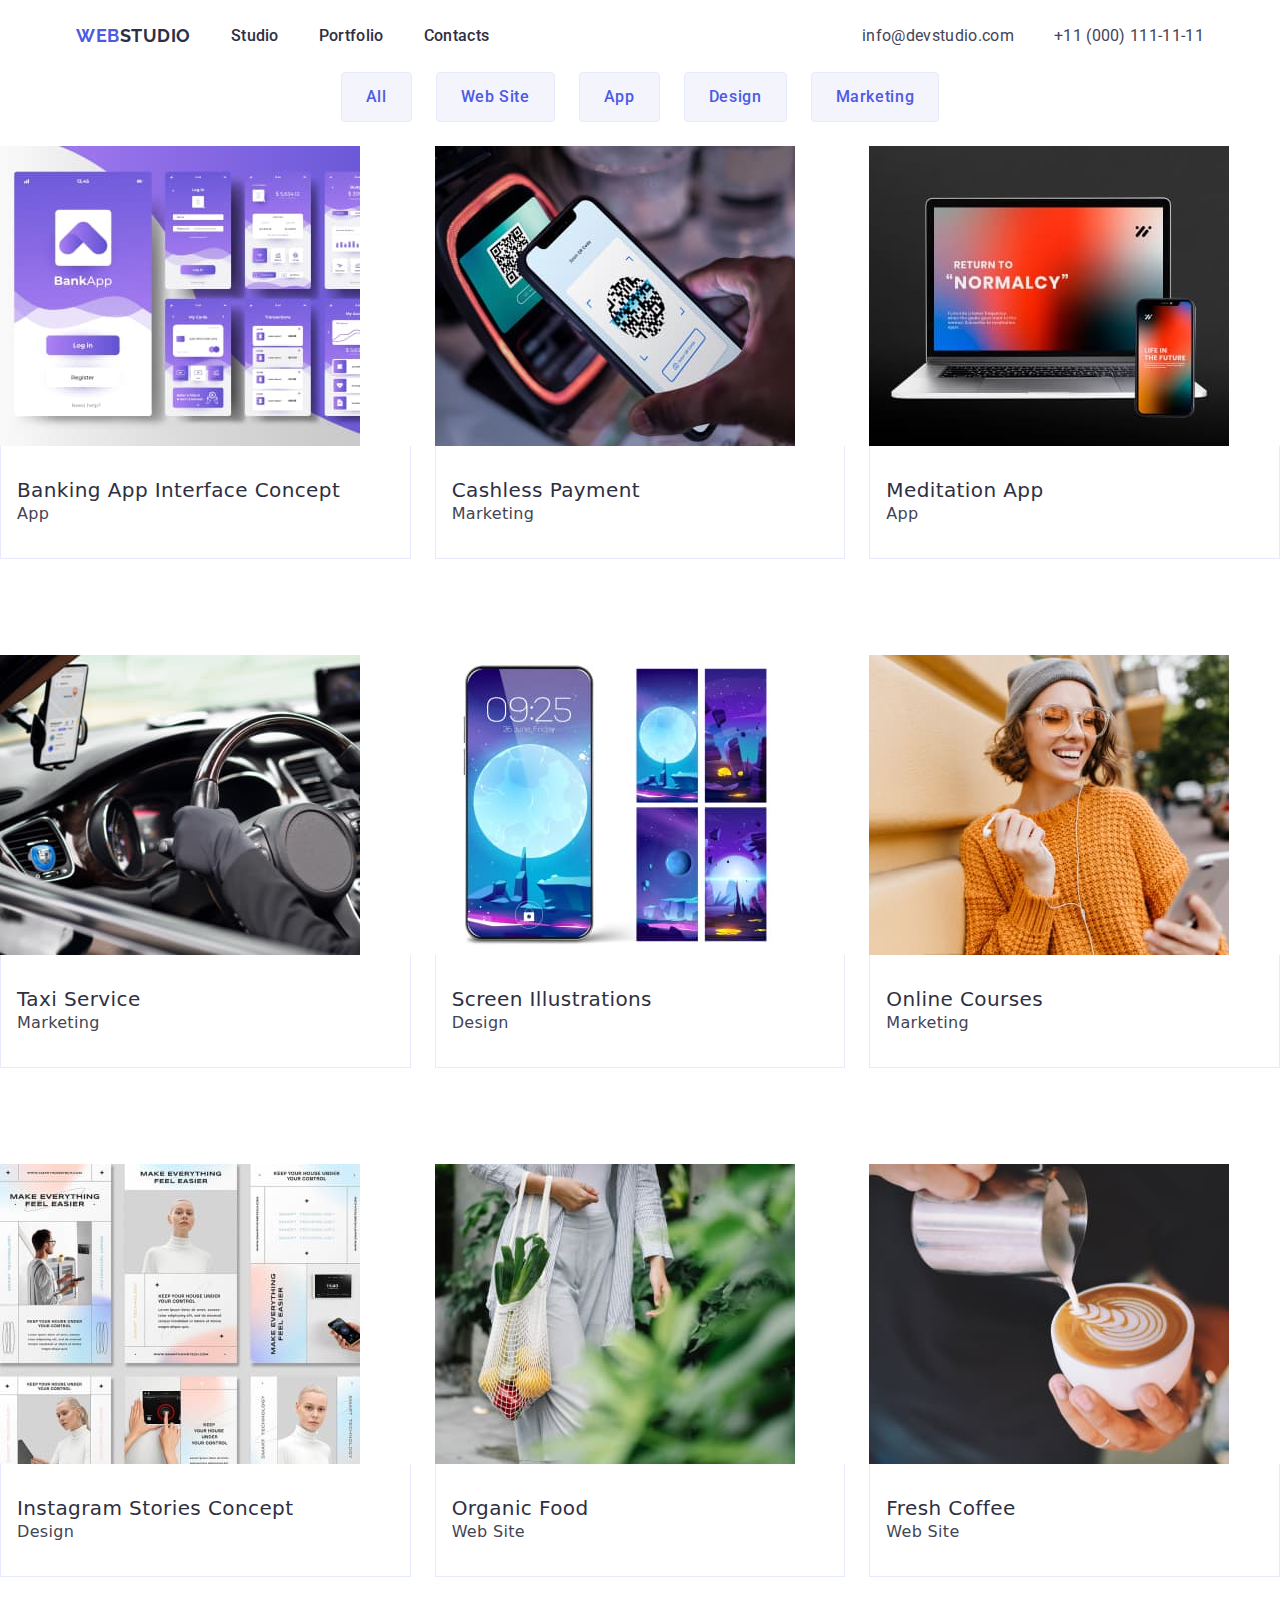
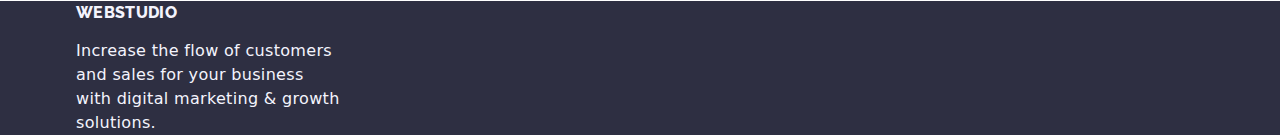
==== portfolio.html @ f16bb6a5 "headercss" ====
<!DOCTYPE html>
<html lang="en">
  <head>
    <meta charset="UTF-8" />
    <meta http-equiv="X-UA-Compatible" content="IE=edge" />
    <meta name="viewport" content="width=device-width, initial-scale=1.0" />
    <link rel="stylesheet" href="./css/styles.css" />
      <!-- Fonts -->
    <link rel="preconnect" href="https://fonts.googleapis.com" />
    <link rel="preconnect" href="https://fonts.gstatic.com" crossorigin />
    <link
      href="https://fonts.googleapis.com/css2?family=Raleway:wght@700&family=Roboto:wght@400;500;700;900&display=swap"
      rel="stylesheet"
    />
    <!-- Normalize -->
    <link href="https://cdn.jsdelivr.net/npm/modern-normalize@1.1.0/modern-normalize.min.css" 
    rel="stylesheet">

    <title>Portfolio</title>
  </head>
  <body>
    
    <!-- Header -->
    <header class="header">
      <div class="header-container container">
        <nav class="nav-container">
          <a class="logo link" href="./index.html">
            Web<span class="web">Studio</span>
          </a>
          <ul class="list nav-list">
            <li>
              <a class="header-nav-link link" href="./index.html">Studio</a>
            </li>
            <li>
              <a class="header-nav-link link" href="./portfolio.html"
                >Portfolio</a
              >
            </li>
            <li><a class="header-nav-link link" href="">Contacts</a></li>
          </ul>
        </nav>
        <address class="address">
          <ul class="list list-contacts">
            <li>
              <a class="contact link" href="info@devstudio.com"
                >info@devstudio.com</a
              >
            </li>
            <li>
              <a class="contact link" href="tel:+110001111111"
                >+11 (000) 111-11-11</a
              >
            </li>
          </ul>
        </address>
      </div>
    </header>

    <!-- Main -->
    <main>
      <section>
        <h1 class="hide-gallery">Gallery</h1>
        <ul class="list filters-list">
          <li><button class="button-portfolio" type="button">All</button></li>
          <li>
            <button class="button-portfolio" type="button">Web Site</button>
          </li>
          <li><button class="button-portfolio" type="button">App</button></li>
          <li>
            <button class="button-portfolio" type="button">Design</button>
          </li>
          <li>
            <button class="button-portfolio" type="button">Marketing</button>
          </li>

          <!-- Portfolio elements -->
        </ul>
        <ul class="portfolio-list list">
          <li class="portfolio-card">
            <a href="#" class="link">
              <img
                src="./images/portfoliopic/bankapp.jpg"
                width="360"
                height="300"
                alt="i1"
              />
              <div class="portfolio-desc">
                <h2 class="gallery-header">Banking App Interface Concept</h2>
                <p class="gallery-paragraph">App</p>
              </div>
            </a>
          </li>
          <li class="portfolio-card">
            <a href="#" class="link">
              <img
                src="./images/portfoliopic/cashless.jpg"
                width="360"
                height="300"
                alt="i2"
              />
              <div class="portfolio-desc">
                <h2 class="gallery-header">Cashless Payment</h2>
                <p class="gallery-paragraph">Marketing</p>
              </div>
            </a>
          </li>
          <li class="portfolio-card">
            <a href="#" class="link">
              <img
                src="./images/portfoliopic/maditation.jpg"
                width="360"
                height="300"
                alt="i3"
              />
              <div class="portfolio-desc">
                <h2 class="gallery-header">Meditation App</h2>
                <p class="gallery-paragraph">App</p>
              </div>
            </a>
          </li>
          <li class="portfolio-card">
            <a href="#" class="link">
              <img
                src="./images/portfoliopic/taxi.jpg"
                width="360"
                height="300"
                alt="i4"
              />
              <div class="portfolio-desc">
                <h2 class="gallery-header">Taxi Service</h2>
                <p class="gallery-paragraph">Marketing</p>
              </div>
            </a>
          </li>
          <li class="portfolio-card">
            <a href="#" class="link">
              <img
                src="./images/portfoliopic/Screen.jpg"
                width="360"
                height="300"
                alt="i5"
              />
              <div class="portfolio-desc">
                <h2 class="gallery-header">Screen Illustrations</h2>
                <p class="gallery-paragraph">Design</p>
              </div>
            </a>
          </li>
          <li class="portfolio-card">
            <a href="#" class="link">
              <img
                src="./images/portfoliopic/onlinecourses.jpg"
                width="360"
                height="300"
                alt="i6"
              />
              <div class="portfolio-desc" >
                <h2 class="gallery-header">Online Courses</h2>
                <p class="gallery-paragraph">Marketing</p>
              </div>
            </a>
          </li>
          <li class="portfolio-card">
            <a href="#" class="link">
              <img
                src="./images/portfoliopic/instagram.jpg"
                width="360"
                height="300"
                alt="i7"
              />
              <div class="portfolio-desc">
                <h2 class="gallery-header">Instagram Stories Concept</h2>
                <p class="gallery-paragraph">Design</p>
              </div>
            </a>
          </li>
          <li class="portfolio-card">
            <a href="#" class="link">
              <img
                src="./images/portfoliopic/organic.jpg"
                width="360"
                height="300"
                alt="i8"
              />
              <div class="portfolio-desc">
                <h2 class="gallery-header">Organic Food</h2>
                <p class="gallery-paragraph">Web Site</p>
              </div> 
            </a>
          </li>
          <li class="portfolio-card">
            <a href="#" class="link">
              <img
                src="./images/portfoliopic/freshcoffee.jpg"
                width="360"
                height="300"
                alt="i9"
              />
              <div class="portfolio-desc">
                <h2 class="gallery-header">Fresh Coffee</h2>
                <p class="gallery-paragraph">Web Site</p>
              </div>
            </a>
          </li>
        </ul>
      </section>
    </main>

    <!-- Footer -->
    <footer class="footer">
      <div class="container"><a class="footer-text-logo link logo" href="./index.html" class="logo link"
        >Web<span class="web-footer">Studio</span></a
      >
      <p class="footer-text">
        Increase the flow of customers and sales for your business with digital
        marketing & growth solutions.
      </p>
    </div>
    </footer>
  </body>
</html>
---- css/styles.css ----
:root {
  --primary-font: "Roboto";
  --aditionary-font: "Raleway";
  --color-navy-blue: #2e2f42;
  --color-iris: #4d5ae5;
  --color-ocean: #404bbf;
  --color-cloud: #f4f4fd;
  --color-slate: #434455;
  --color-white: #ffffff;
  --color-cornflower: #e7e9fc;
  --color-green: #31d0aa;
  --color-light-slate: #8e8f99;
  --color-grey: #2e2f42;
  --color-dairy: #fcfcfc;

  --grid-gap: 24px;
}

body {
  font-family: var(--primary-font), sans-serif;
  color: var(--color-slate);
  background-color: var(--color-white);
  font-size: 16px;
  line-height: 1.5;
  letter-spacing: 0.02em;
  text-decoration: none;
}

h1,
h2,
h3,
h4,
h5,
h6,
p {
  margin: 0;
}
img {
  display: block;
}

.visually-hidden {
  position: absolute;
  width: 1px;
  height: 1px;
  margin: -1px;
  border: 0;
  padding: 0;

  white-space: nowrap;
  clip-path: inset(100%);
  clip: rect(0 0 0 0);
  overflow: hidden;
}

/* Components */

.container {
  width: 1158px;
  margin-left: auto;
  margin-right: auto;
  padding-left: 15px;
  padding-right: 15px;
}

.section {
  padding: 120px 0;
}

.link {
  text-decoration: none;
}

.nav-link:hover,
.nav-link:focus,
.contacts-link:hover,
.contacts-link:focus {
  color: var(--link-hover-color);
}

.list {
  list-style: none;
  margin: 0;
  padding-left: 0;
}

.secondary-title {
  font-weight: 700;
  font-size: 36px;
  line-height: 1.11;
  letter-spacing: 0.02em;
  text-align: center;
  text-transform: capitalize;

  color: var(--dark-mode-color);

  margin-bottom: 72px;
}

.sub-title {
  font-weight: 500;
  font-size: 20px;
  line-height: 1.2;
  letter-spacing: 0.02em;

  color: var(--dark-mode-color);

  margin-bottom: 8px;
}

/* Header */
.logo {
  color: var(--color-iris);
  font-family: "Raleway", sans-serif;
  text-transform: uppercase;
  text-decoration: none;
  font-weight: 700;
  font-size: 18px;
  line-height: 1.17;
  letter-spacing: 0.03em;
}
.web {
  color: var(--color-navy-blue);
}
.list {
  list-style: none;
}
.nav-list {
  display: flex;
  gap: 40px;
}

.header-section {
  border-bottom: 1px solid var(--color-cornflower);
}

.header-container {
  display: flex;
  align-items: center;
  justify-content: space-between;
}
.list-contacts {
  display: flex;
  gap: 40px;
}
.nav-container {
  display: flex;
  align-items: center;
  gap: 40px;
}

.header-logo {
  margin-right: 76px;
}

.header-nav-link {
  color: var(--color-navy-blue);
  font-family: var(--primary-font), sans-serif;
  font-weight: 500;
  font-size: 16px;
  line-height: 1.5;
  letter-spacing: 0.02em;
  display: block;
  padding: 24px 0;
}
.header-nav-link:hover,
.header-nav-link:focus {
  color: var(--color-ocean);
}

.link {
  text-decoration: none;
  display: block;
  padding: 24px 0;
}
a {
  font-style: normal;
}
.header {
  background-color: var(--color-white);
}

.address {
  font-style: normal;
}
.list-contacts {
  font-family: "Roboto";
  font-style: normal;
  font-weight: 400;
  font-size: 16px;
  line-height: 24px;
  letter-spacing: 0.02em;
  color: var(--color-slate);
  list-style: none;
  display: flex;
  gap: 40px;
}
.contact {
  color: var(--color-slate);
  font-weight: 400;
  font-size: 16px;
  line-height: 1.5;
  letter-spacing: 0.02em;
  font-style: normal;
  margin-left: auto;
}

.contact:hover,
.contact:focus {
  color: var(--color-ocean);
}

/* Portfolio */
/* Menu */

.filters-list {
  display: flex;
  gap: 24px;
  justify-content: center;
}

.buttonns-list {
  display: flex;
  justify-content: center;
  gap: var(--grid-gap);
  margin-bottom: 72px;
}

.button-portfolio {
  font-family: "Roboto", sans-serif;
  font-weight: 500;
  font-size: 16px;
  line-height: 1.5;
  text-align: center;
  letter-spacing: 0.04em;
  color: var(--color-iris);
  background: var(--color-cloud);
  border-radius: 4px;
  cursor: pointer;
  padding: 12px 24px;
  border: 1px solid var(--color-cornflower);
  border-radius: 4px;
}
.button-portfolio:hover,
.button-portfolio:focus {
  background-color: var(--color-ocean);
  color: var(--color-white);
  box-shadow: 0px 3px 1px rgba(0, 0, 0, 0.1), 0px 2px 1px rgba(0, 0, 0, 0.08),
    0px 2px 2px rgba(0, 0, 0, 0.12);
  border: 1px solid transparent;
  border-radius: 4px;
}

.hide-gallery {
  visibility: hidden;
  border: 0;
  clip: rect(1px, 1px, 1px, 1px);
  -webkit-clip-path: inset(50%);
  clip-path: inset(50%);
  height: 1px;
  margin: -1px;
  overflow: hidden;
  padding: 0;
  position: absolute;
  width: 1px;
}
.portfolio-list {
  display: flex;
  flex-wrap: wrap;
  row-gap: calc(2 * var(--grid-gap));
  column-gap: var(--grid-gap);
}
.portfolio-card {
  width: calc((100% - 2 * var(--grid-gap)) / 3);
}

.portfolio-desc {
  padding: 32px 16px;
  border: 1px solid var(--color-cornflower);
  border-top: none;
}

.gallery-header {
  color: var(--color-navy-blue);
  font-weight: 500;
  font-size: 20px;
  line-height: 1.2;
  letter-spacing: 0.02em;
}
.gallery-paragraph {
  font-size: 16px;
  line-height: 1.5;
  letter-spacing: 0.02em;
  color: var(--color-slate);
}

/* Footer */
.footer {
  background-color: var(--color-navy-blue);
  padding: 100px, 0;
}
.footer-link,
.footer-text-logo {
  font-family: "Raleway", sans-serif;
  font-style: normal;
  font-weight: 800;
  font-size: 16px;
  line-height: 0, 8;
  letter-spacing: 0.02em;
  color: var(--color-cloud);
  display: inline-block;
  margin-bottom: 16px;
  padding: 0;
}
.footer-link {
  color: var(--color-navy-blue);
  text-decoration: none;
  font-family: var(--primary-font), sans-serif;
}
.web-footer {
  color: var(--color-cloud);
}
.footer-text {
  width: 264px;
  color: var(--color-cloud);
  line-height: 24px;
  letter-spacing: 0.02em;
  max-width: 264px;
}

/* Index html styles */

/* Hero section */
.hero-section {
  background-color: var(--color-navy-blue);
}

.hero-section {
  padding: 188px 0;
}

.hero-title {
  font-weight: 700;
  font-size: 56px;
  line-height: 1.07;
  text-align: center;
  letter-spacing: 0.02em;
  color: var(--color-white);
  text-align: center;
  max-width: 520px;
  margin: 0 auto;
}
.order-button {
  background-color: var(--color-iris);
  font-family: "Roboto", sans-serif;
  font-weight: 500;
  font-size: 16px;
  line-height: 1.5;
  letter-spacing: 0.04em;
  color: var(--color-white);
  cursor: pointer;
  display: block;
  min-width: 169px;
  height: 56px;
  box-shadow: 0px 4px 4px rgba(0, 0, 0, 0.15);
  border: none;
  border-radius: 4px;
  padding: 16px 32px;
  margin: 48px auto 0 auto;
}
.order-button:hover,
.order-button:focus {
  background-color: var(--color-ocean);
}

/* Advantages Section */
.advantages-title {
  visibility: hidden;
}
.hadvantages-caption {
  font-weight: 500;
  font-size: 20px;
  line-height: 1.2;
  letter-spacing: 0.02em;
  color: var(--color-navy-blue);
}
.advantages-text {
  font-size: 16px;
}

.advantages-section {
  padding: 120px 0;
}

.advantages-list-container {
  display: flex;
  gap: 24px;
}

.advantages-item-container {
  width: calc((100% - var(--grid-gap) * 3) / 4);
}

.advantages-desc {
  font-family: inherit;
}

/* Work Section */
.work-title {
  font-size: 36px;
  font-weight: 700;
  line-height: 1.11;
  letter-spacing: 0.02em;
  text-align: center;
  text-transform: capitalize;
  color: var(--color-navy-blue);
  margin-bottom: 72px;
}

.work-section {
  padding-bottom: 120px;
}

.work-list-container {
  display: flex;
  gap: var(--grid-gap);
}

.work-item-container {
  width: calc((100% - var(--grid-gap) * 2) / 3);
}

/* Team Section */
.team-list {
  display: flex;
  gap: 24px;
  justify-content: center;
}
.team-section {
  background-color: var(--color-cloud);
  padding: 120px 0;
}
.team-title {
  font-size: 36px;
  font-weight: 700;
  line-height: 1.11;
  text-align: center;
  letter-spacing: 0.02em;
  text-transform: capitalize;
  color: var(--color-grey);
}
.team-card {
  background-color: var(--color-white);
}
.team-caption {
  font-size: 20px;
  font-weight: 500;
  letter-spacing: 0.02em;
  line-height: 1.2;
  color: var(--color-grey);
}
.team-text {
  font-size: 16px;
  color: var(--color-slate);
  line-height: 1.5;
  letter-spacing: 0.02em;
}
.our-team-list-item {
  background-color: var(--color-white);
  box-shadow: 0px 1px 6px rgba(46, 47, 66, 0.08),
    0px 1px 1px rgba(46, 47, 66, 0.16), 0px 2px 1px rgba(46, 47, 66, 0.08);
  border-radius: 4px;
  overflow: hidden;
}

.employees-section {
  background-color: var(--light-mode-color);
}

.employees-list {
  display: flex;
  gap: var(--grid-gap);
}

.team-card {
  background-color: var(--main-background-color);
  box-shadow: 0px 1px 6px rgba(46, 47, 66, 0.08),
    0px 1px 1px rgba(46, 47, 66, 0.16), 0px 2px 1px rgba(46, 47, 66, 0.08);
}

.team-card-thumb {
  padding: 32px 16px;
  border-radius: 0px 0px 4px 4px;
  text-align: center;
}

.employee-name {
  text-align: center;
}

.employee-position {
  font-size: 16px;
  text-align: center;
}
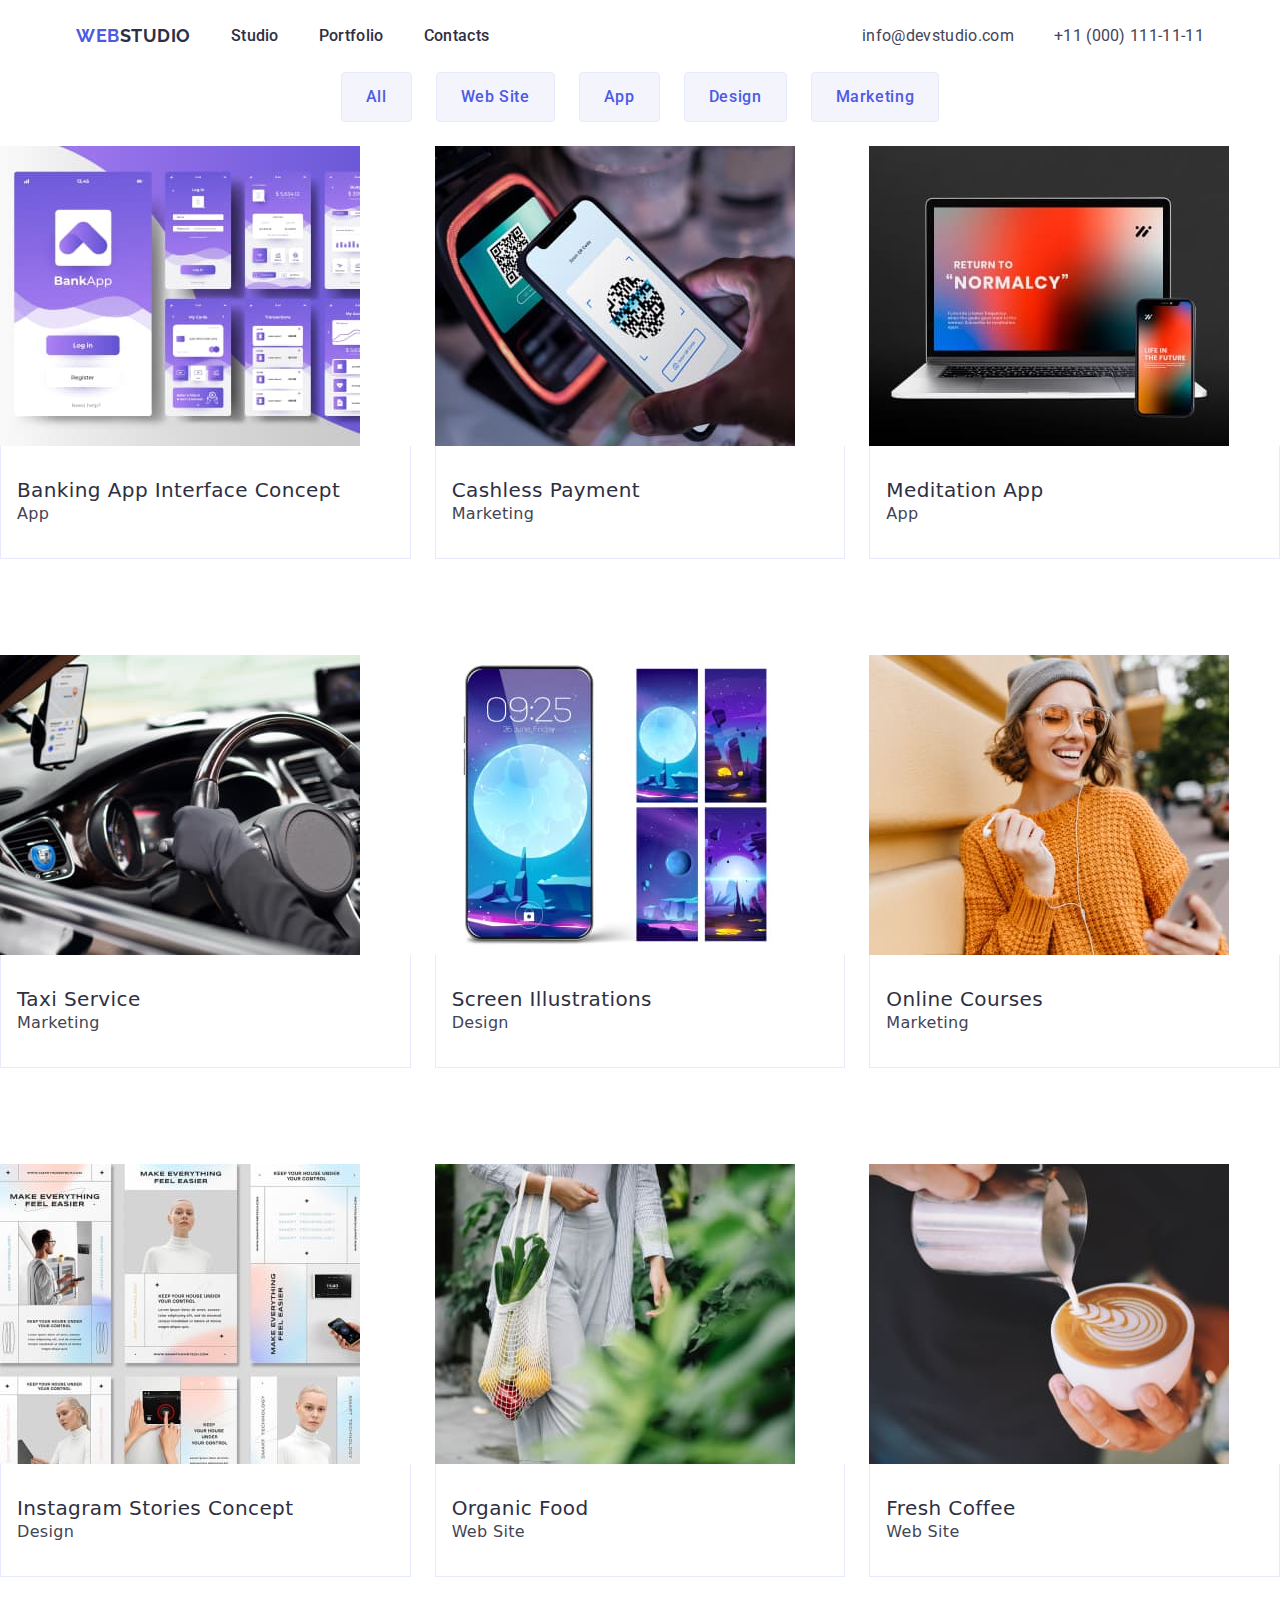
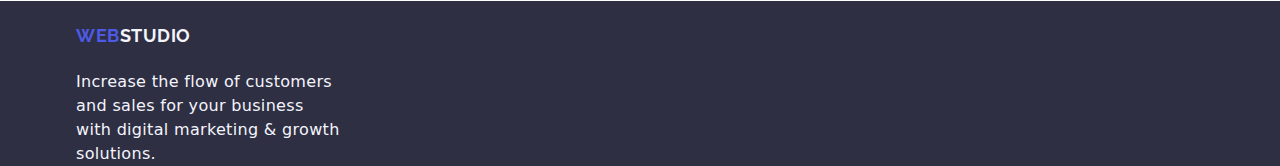
==== commit 47b56ebc: "footerportfolio" ====
--- a/portfolio.html
+++ b/portfolio.html
@@ -19,7 +19,7 @@
     <title>Portfolio</title>
   </head>
   <body>
-    
+
     <!-- Header -->
     <header class="header">
       <div class="header-container container">
@@ -207,15 +207,16 @@
     </main>
 
     <!-- Footer -->
-    <footer class="footer">
-      <div class="container"><a class="footer-text-logo link logo" href="./index.html" class="logo link"
-        >Web<span class="web-footer">Studio</span></a
-      >
-      <p class="footer-text">
-        Increase the flow of customers and sales for your business with digital
-        marketing & growth solutions.
-      </p>
-    </div>
+   <footer class="footer">
+      <div class="container">
+        <a class="link logo" href="./index.html" class="logo link">
+          Web<span class="web-footer">Studio</span>
+        </a>
+        <p class="footer-text">
+          Increase the flow of customers and sales for your business with
+          digital marketing & growth solutions.
+        </p>
+      </div>
     </footer>
   </body>
 </html>
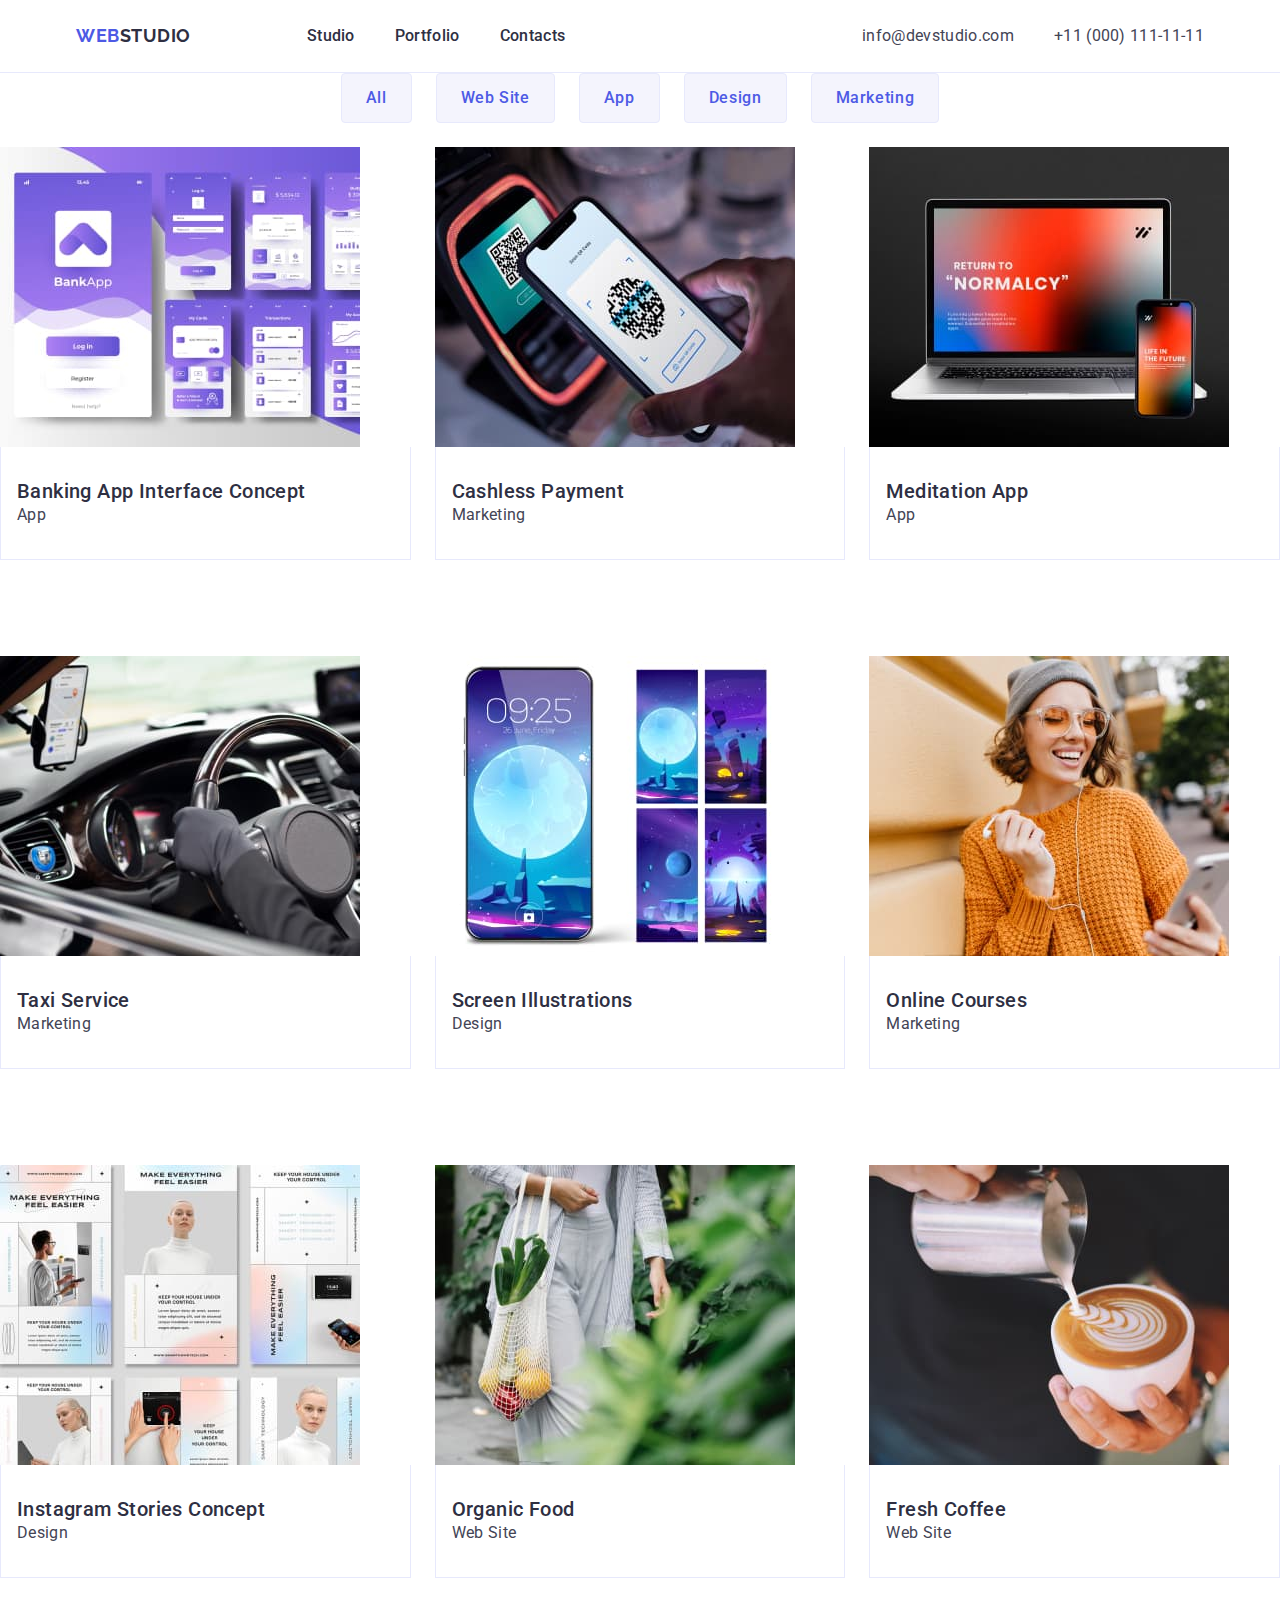
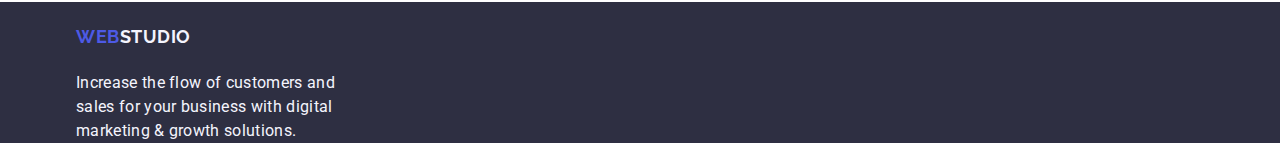
==== commit 06cdbb38: "fix" ====
--- a/portfolio.html
+++ b/portfolio.html
@@ -4,22 +4,25 @@
     <meta charset="UTF-8" />
     <meta http-equiv="X-UA-Compatible" content="IE=edge" />
     <meta name="viewport" content="width=device-width, initial-scale=1.0" />
+
+    <!-- Normalize -->
+    <link
+      href="https://cdn.jsdelivr.net/npm/modern-normalize@1.1.0/modern-normalize.min.css"
+      rel="stylesheet"
+    />
     <link rel="stylesheet" href="./css/styles.css" />
-      <!-- Fonts -->
+
+    <!-- Fonts -->
     <link rel="preconnect" href="https://fonts.googleapis.com" />
     <link rel="preconnect" href="https://fonts.gstatic.com" crossorigin />
     <link
       href="https://fonts.googleapis.com/css2?family=Raleway:wght@700&family=Roboto:wght@400;500;700;900&display=swap"
       rel="stylesheet"
     />
-    <!-- Normalize -->
-    <link href="https://cdn.jsdelivr.net/npm/modern-normalize@1.1.0/modern-normalize.min.css" 
-    rel="stylesheet">
 
     <title>Portfolio</title>
   </head>
   <body>
-
     <!-- Header -->
     <header class="header">
       <div class="header-container container">
@@ -154,7 +157,7 @@
                 height="300"
                 alt="i6"
               />
-              <div class="portfolio-desc" >
+              <div class="portfolio-desc">
                 <h2 class="gallery-header">Online Courses</h2>
                 <p class="gallery-paragraph">Marketing</p>
               </div>
@@ -185,7 +188,7 @@
               <div class="portfolio-desc">
                 <h2 class="gallery-header">Organic Food</h2>
                 <p class="gallery-paragraph">Web Site</p>
-              </div> 
+              </div>
             </a>
           </li>
           <li class="portfolio-card">
@@ -207,9 +210,9 @@
     </main>
 
     <!-- Footer -->
-   <footer class="footer">
+    <footer class="footer">
       <div class="container">
-        <a class="link logo" href="./index.html" class="logo link">
+        <a class="link logo" href="./index.html">
           Web<span class="web-footer">Studio</span>
         </a>
         <p class="footer-text">
--- a/css/styles.css
+++ b/css/styles.css
@@ -118,6 +118,7 @@
   font-size: 18px;
   line-height: 1.17;
   letter-spacing: 0.03em;
+  margin-right: 76px;
 }
 .web {
   color: var(--color-navy-blue);
@@ -128,10 +129,6 @@
 .nav-list {
   display: flex;
   gap: 40px;
-}
-
-.header-section {
-  border-bottom: 1px solid var(--color-cornflower);
 }
 
 .header-container {
@@ -178,6 +175,7 @@
 }
 .header {
   background-color: var(--color-white);
+  border-bottom: 1px solid #e7e9fc;
 }
 
 .address {
@@ -347,7 +345,7 @@
   letter-spacing: 0.02em;
   color: var(--color-white);
   text-align: center;
-  max-width: 520px;
+  max-width: 496px;
   margin: 0 auto;
 }
 .order-button {
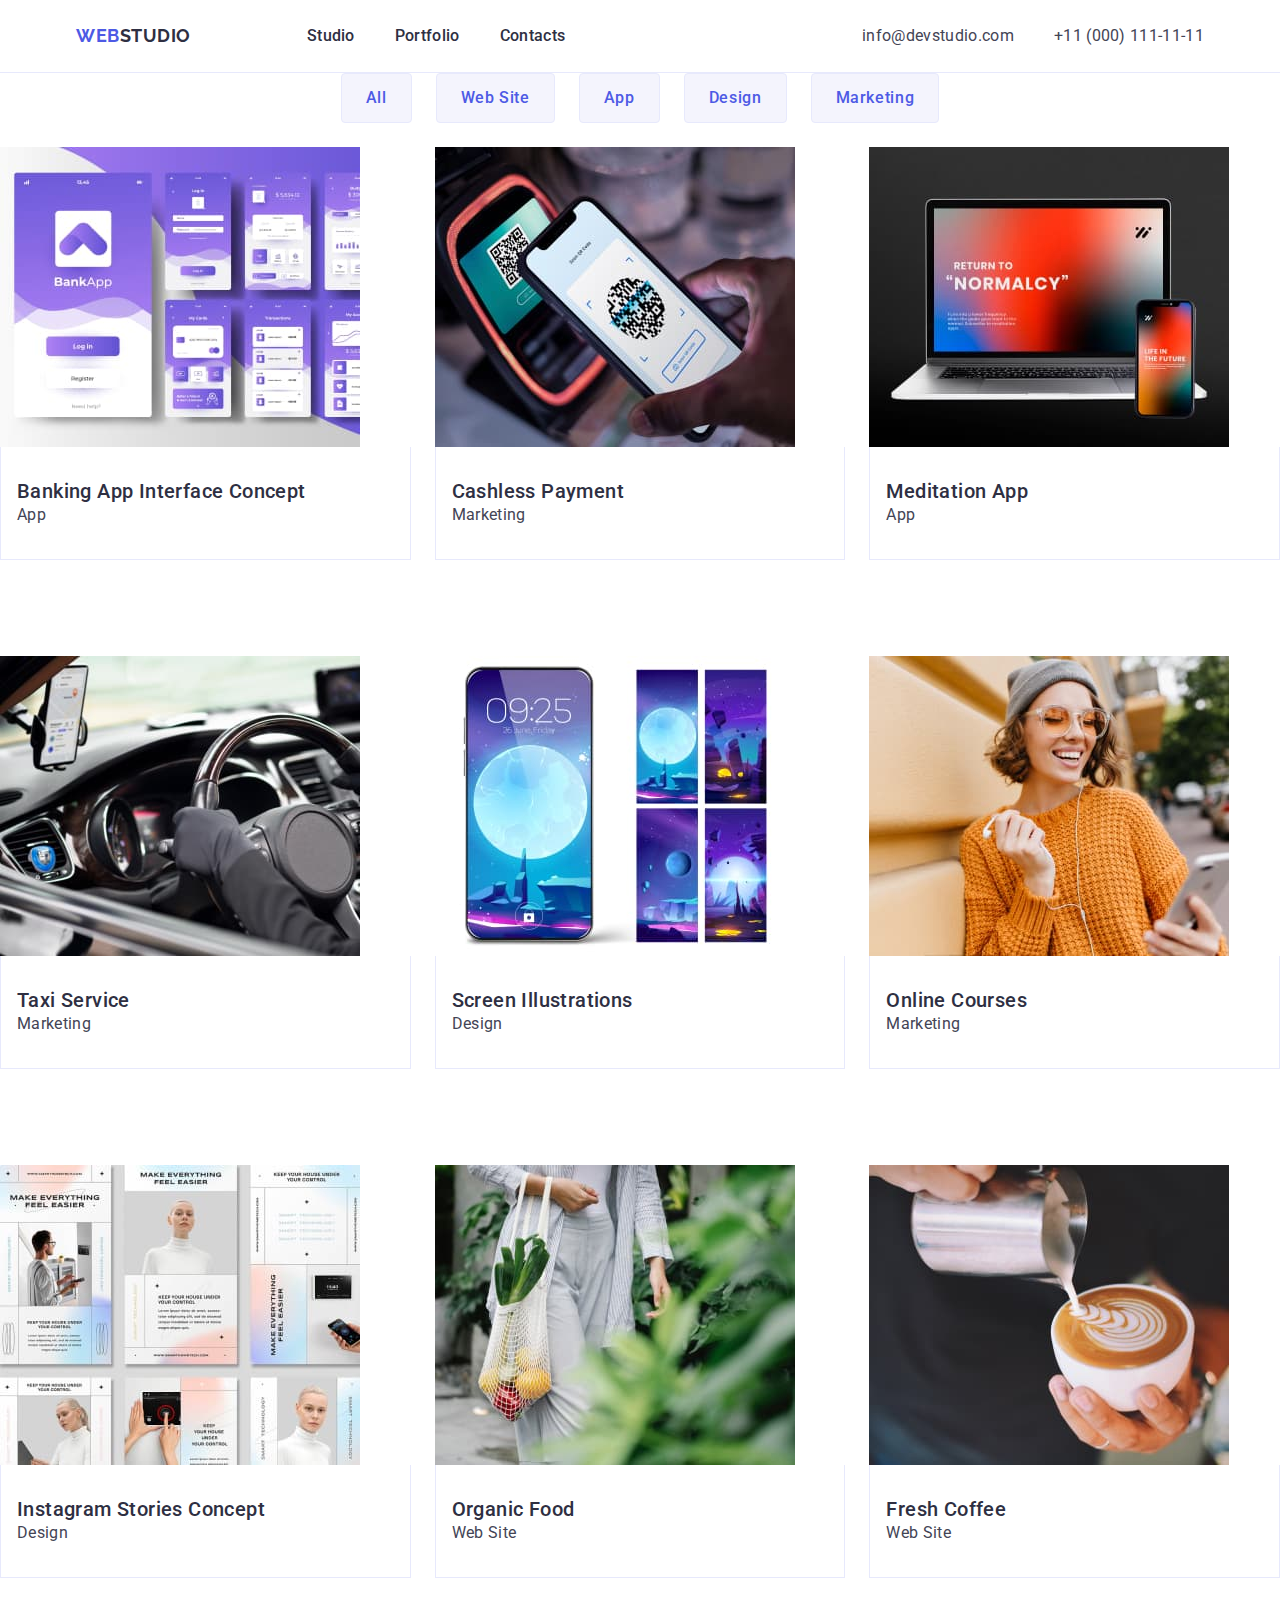
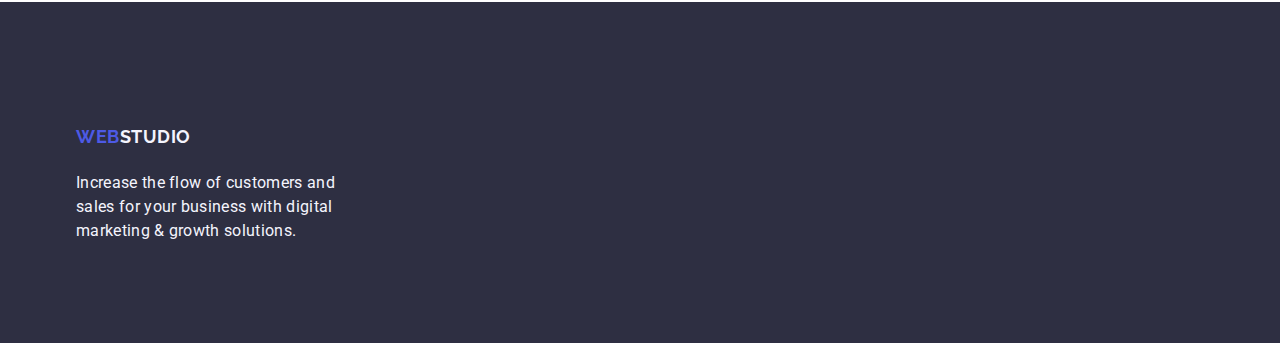
==== commit 2728554e: "fix portfolio" ====
--- a/portfolio.html
+++ b/portfolio.html
@@ -61,7 +61,7 @@
 
     <!-- Main -->
     <main>
-      <section>
+      <section class="filters-section">
         <h1 class="hide-gallery">Gallery</h1>
         <ul class="list filters-list">
           <li><button class="button-portfolio" type="button">All</button></li>
@@ -75,9 +75,10 @@
           <li>
             <button class="button-portfolio" type="button">Marketing</button>
           </li>
-
-          <!-- Portfolio elements -->
         </ul>
+        <!-- Portfolio elements -->
+      </section>
+      <section class="portfolio-section">
         <ul class="portfolio-list list">
           <li class="portfolio-card">
             <a href="#" class="link">
--- a/css/styles.css
+++ b/css/styles.css
@@ -295,25 +295,11 @@
 /* Footer */
 .footer {
   background-color: var(--color-navy-blue);
-  padding: 100px, 0;
-}
-.footer-link,
-.footer-text-logo {
-  font-family: "Raleway", sans-serif;
-  font-style: normal;
-  font-weight: 800;
-  font-size: 16px;
-  line-height: 0, 8;
-  letter-spacing: 0.02em;
-  color: var(--color-cloud);
+  padding: 100px 0;
+}
+.footer-link {
   display: inline-block;
   margin-bottom: 16px;
-  padding: 0;
-}
-.footer-link {
-  color: var(--color-navy-blue);
-  text-decoration: none;
-  font-family: var(--primary-font), sans-serif;
 }
 .web-footer {
   color: var(--color-cloud);
@@ -375,12 +361,13 @@
 .advantages-title {
   visibility: hidden;
 }
-.hadvantages-caption {
+.advantages-caption {
   font-weight: 500;
   font-size: 20px;
   line-height: 1.2;
   letter-spacing: 0.02em;
   color: var(--color-navy-blue);
+  margin-bottom: 8px;
 }
 .advantages-text {
   font-size: 16px;
@@ -468,7 +455,10 @@
   box-shadow: 0px 1px 6px rgba(46, 47, 66, 0.08),
     0px 1px 1px rgba(46, 47, 66, 0.16), 0px 2px 1px rgba(46, 47, 66, 0.08);
   border-radius: 4px;
-  overflow: hidden;
+}
+
+.team-image {
+  border-radius: 4px 4px 0 0;
 }
 
 .employees-section {
@@ -500,3 +490,10 @@
   font-size: 16px;
   text-align: center;
 }
+
+/* Portfolio */
+
+.filters-section {
+}
+.portfolio-section {
+}
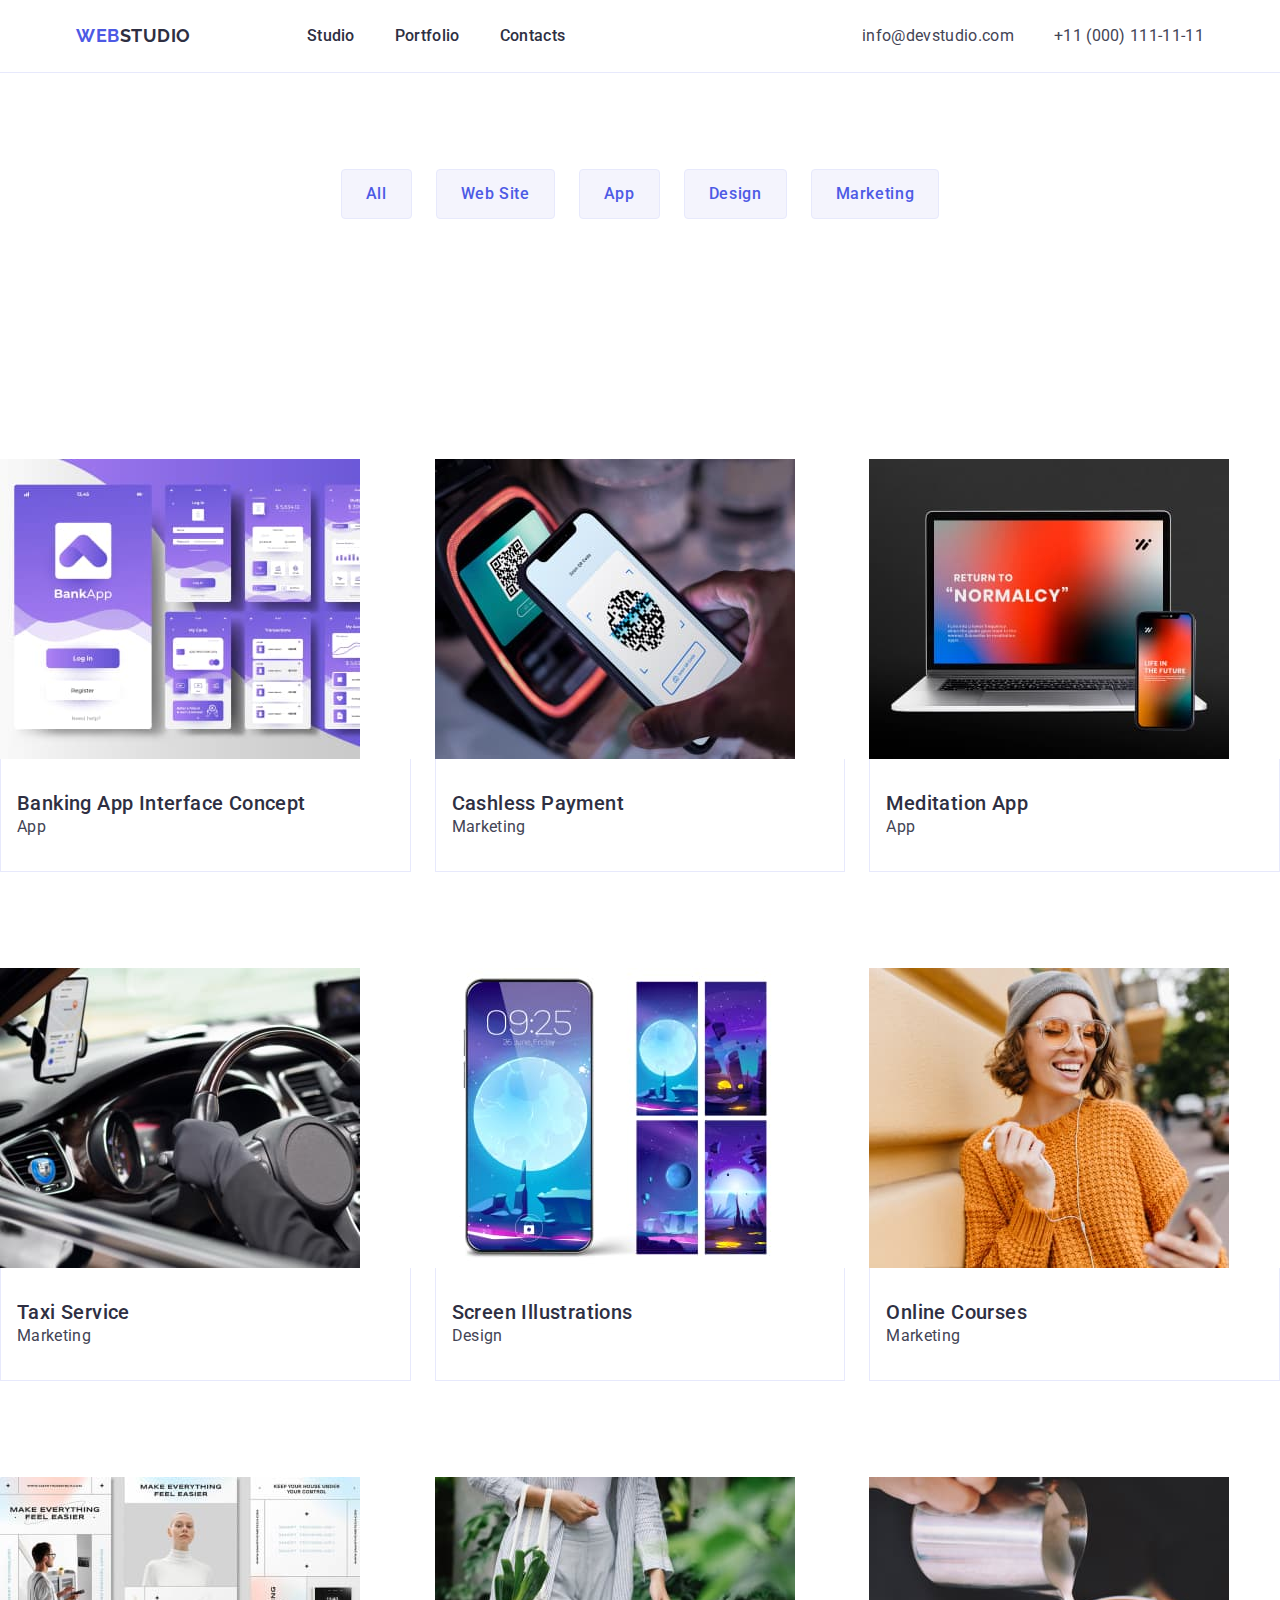
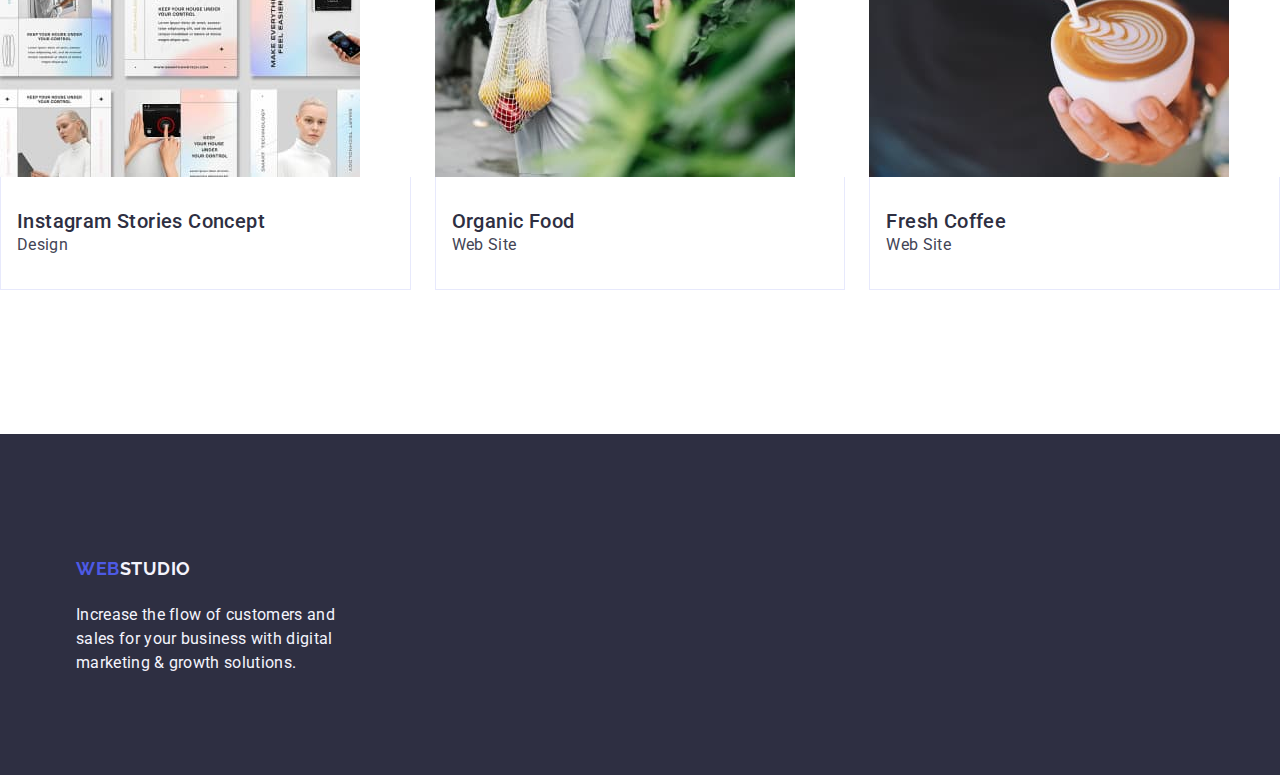
==== commit ea4cd4d1: "fix portfolio main" ====
--- a/portfolio.html
+++ b/portfolio.html
@@ -62,20 +62,22 @@
     <!-- Main -->
     <main>
       <section class="filters-section">
-        <h1 class="hide-gallery">Gallery</h1>
-        <ul class="list filters-list">
-          <li><button class="button-portfolio" type="button">All</button></li>
-          <li>
-            <button class="button-portfolio" type="button">Web Site</button>
-          </li>
-          <li><button class="button-portfolio" type="button">App</button></li>
-          <li>
-            <button class="button-portfolio" type="button">Design</button>
-          </li>
-          <li>
-            <button class="button-portfolio" type="button">Marketing</button>
-          </li>
-        </ul>
+        <div class="container">
+          <h1 class="hide-gallery">Gallery</h1>
+          <ul class="list filters-list">
+            <li><button class="button-portfolio" type="button">All</button></li>
+            <li>
+              <button class="button-portfolio" type="button">Web Site</button>
+            </li>
+            <li><button class="button-portfolio" type="button">App</button></li>
+            <li>
+              <button class="button-portfolio" type="button">Design</button>
+            </li>
+            <li>
+              <button class="button-portfolio" type="button">Marketing</button>
+            </li>
+          </ul>
+        </div>
         <!-- Portfolio elements -->
       </section>
       <section class="portfolio-section">
--- a/css/styles.css
+++ b/css/styles.css
@@ -494,6 +494,8 @@
 /* Portfolio */
 
 .filters-section {
+  padding: 96px 0 120px;
 }
 .portfolio-section {
-}
+  padding: 96px 0 120px;
+}
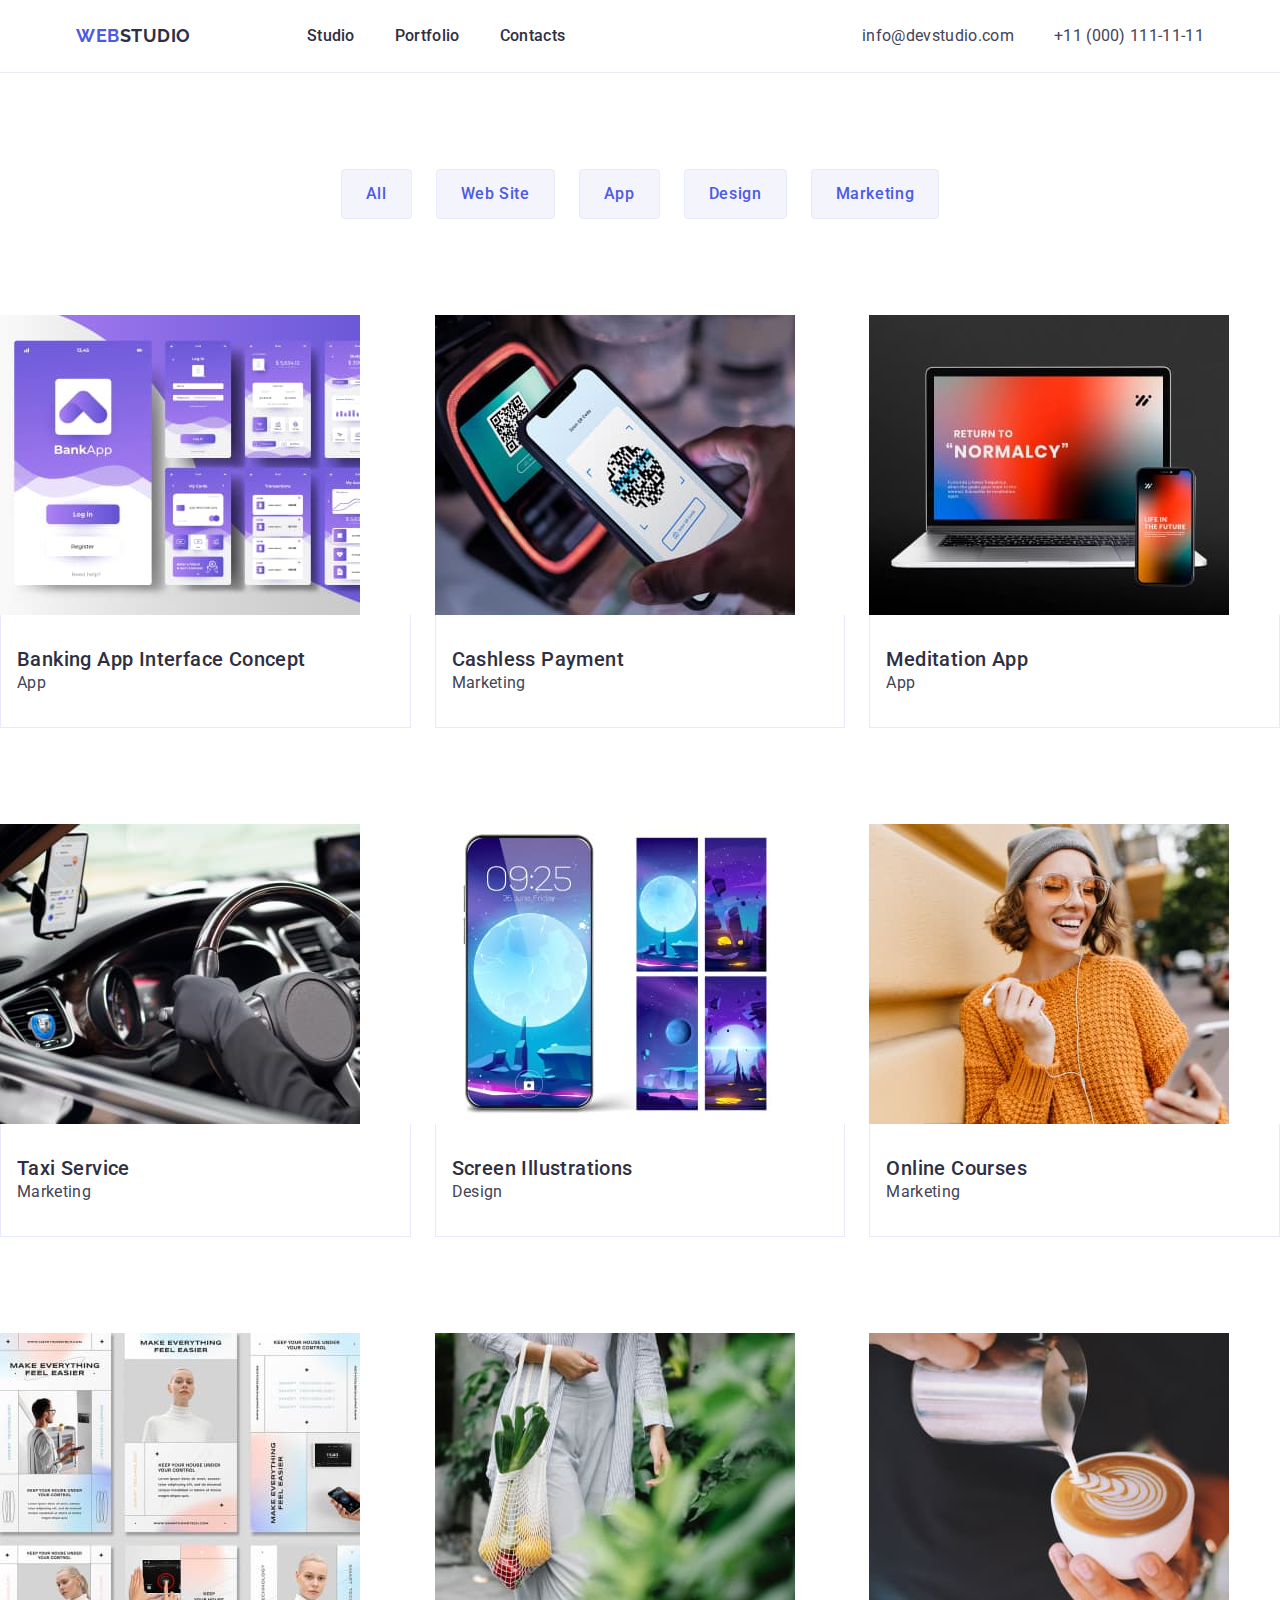
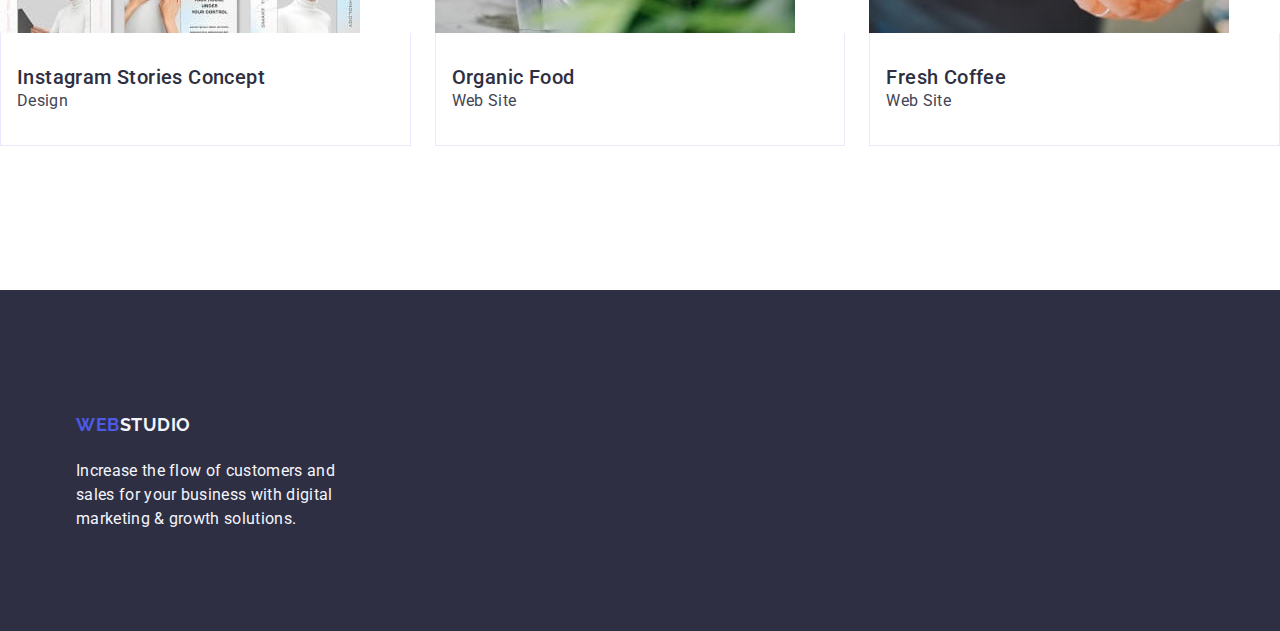
==== commit 7bb6c509: "fix" ====
--- a/portfolio.html
+++ b/portfolio.html
@@ -61,7 +61,7 @@
 
     <!-- Main -->
     <main>
-      <section class="filters-section">
+      <section class="portfolio-section">
         <div class="container">
           <h1 class="hide-gallery">Gallery</h1>
           <ul class="list filters-list">
@@ -79,8 +79,7 @@
           </ul>
         </div>
         <!-- Portfolio elements -->
-      </section>
-      <section class="portfolio-section">
+  
         <ul class="portfolio-list list">
           <li class="portfolio-card">
             <a href="#" class="link">
--- a/css/styles.css
+++ b/css/styles.css
@@ -215,6 +215,7 @@
   display: flex;
   gap: 24px;
   justify-content: center;
+  margin-bottom: 72px;
 }
 
 .buttonns-list {
@@ -493,9 +494,6 @@
 
 /* Portfolio */
 
-.filters-section {
-  padding: 96px 0 120px;
-}
 .portfolio-section {
   padding: 96px 0 120px;
 }
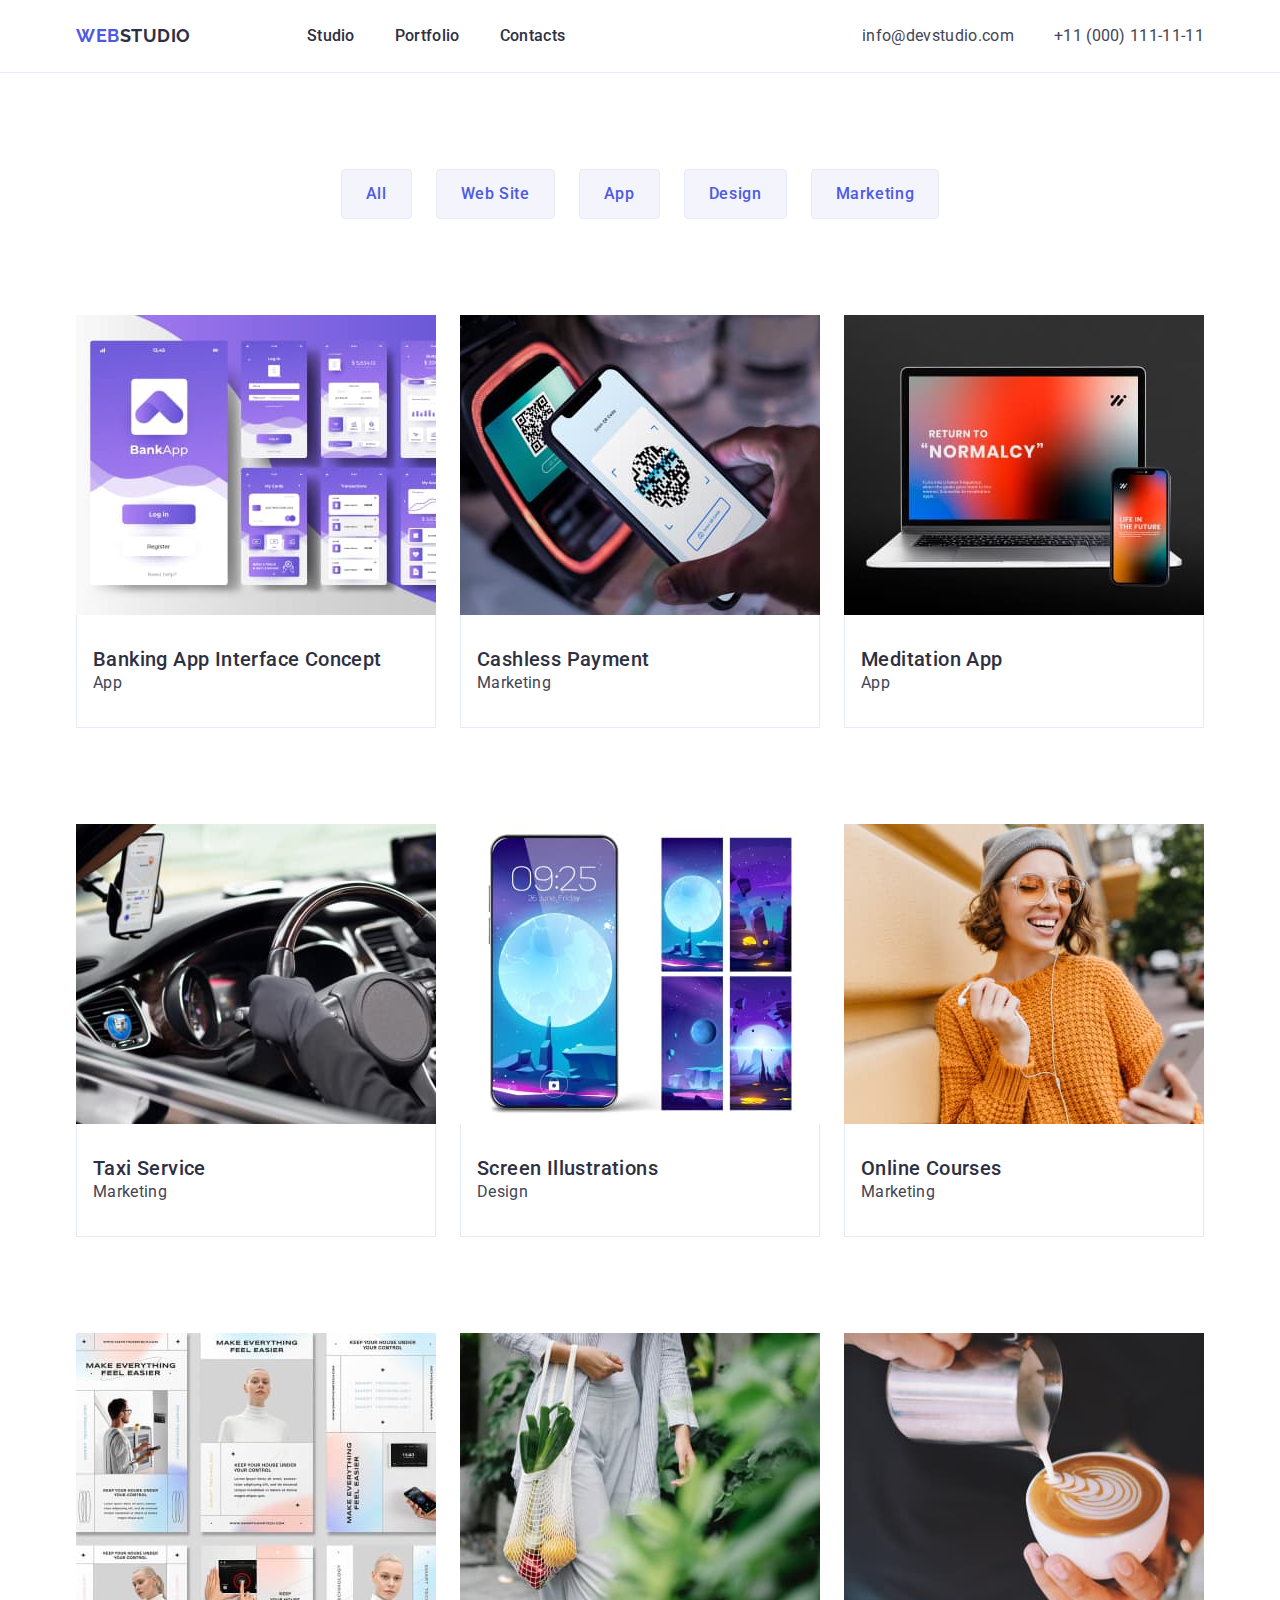
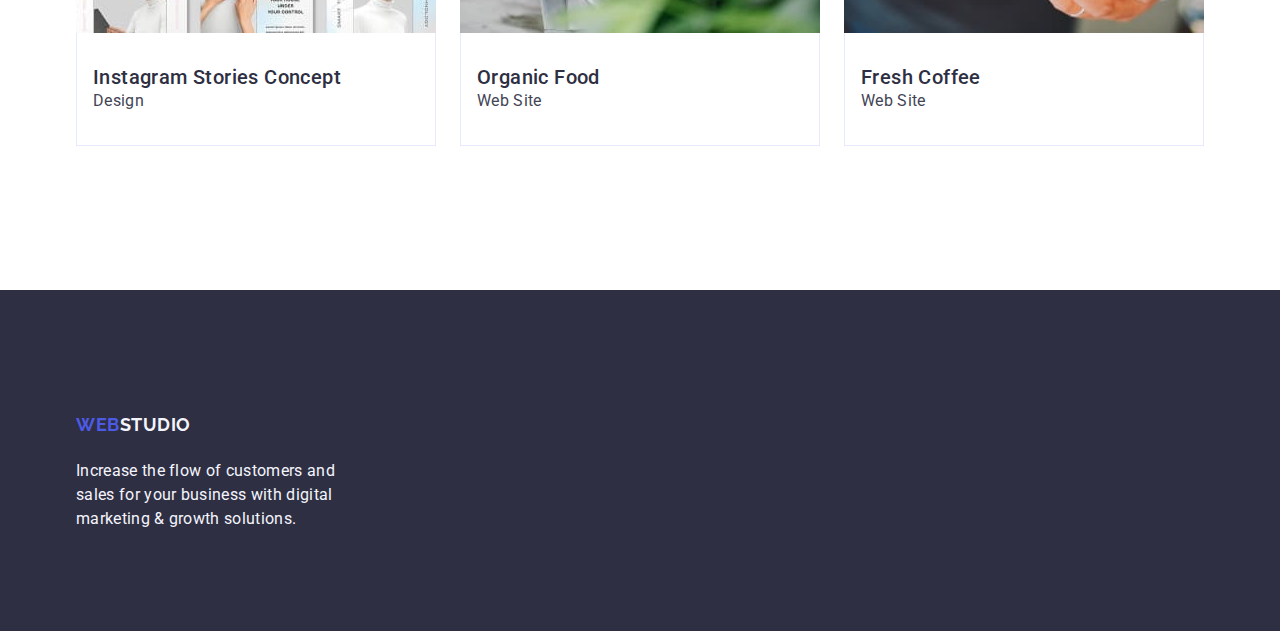
==== commit 99d40e82: "fix container" ====
--- a/portfolio.html
+++ b/portfolio.html
@@ -77,137 +77,138 @@
               <button class="button-portfolio" type="button">Marketing</button>
             </li>
           </ul>
+
+          <!-- Portfolio elements -->
+
+          <ul class="portfolio-list list">
+            <li class="portfolio-card">
+              <a href="#" class="link">
+                <img
+                  src="./images/portfoliopic/bankapp.jpg"
+                  width="360"
+                  height="300"
+                  alt="i1"
+                />
+                <div class="portfolio-desc">
+                  <h2 class="gallery-header">Banking App Interface Concept</h2>
+                  <p class="gallery-paragraph">App</p>
+                </div>
+              </a>
+            </li>
+            <li class="portfolio-card">
+              <a href="#" class="link">
+                <img
+                  src="./images/portfoliopic/cashless.jpg"
+                  width="360"
+                  height="300"
+                  alt="i2"
+                />
+                <div class="portfolio-desc">
+                  <h2 class="gallery-header">Cashless Payment</h2>
+                  <p class="gallery-paragraph">Marketing</p>
+                </div>
+              </a>
+            </li>
+            <li class="portfolio-card">
+              <a href="#" class="link">
+                <img
+                  src="./images/portfoliopic/maditation.jpg"
+                  width="360"
+                  height="300"
+                  alt="i3"
+                />
+                <div class="portfolio-desc">
+                  <h2 class="gallery-header">Meditation App</h2>
+                  <p class="gallery-paragraph">App</p>
+                </div>
+              </a>
+            </li>
+            <li class="portfolio-card">
+              <a href="#" class="link">
+                <img
+                  src="./images/portfoliopic/taxi.jpg"
+                  width="360"
+                  height="300"
+                  alt="i4"
+                />
+                <div class="portfolio-desc">
+                  <h2 class="gallery-header">Taxi Service</h2>
+                  <p class="gallery-paragraph">Marketing</p>
+                </div>
+              </a>
+            </li>
+            <li class="portfolio-card">
+              <a href="#" class="link">
+                <img
+                  src="./images/portfoliopic/Screen.jpg"
+                  width="360"
+                  height="300"
+                  alt="i5"
+                />
+                <div class="portfolio-desc">
+                  <h2 class="gallery-header">Screen Illustrations</h2>
+                  <p class="gallery-paragraph">Design</p>
+                </div>
+              </a>
+            </li>
+            <li class="portfolio-card">
+              <a href="#" class="link">
+                <img
+                  src="./images/portfoliopic/onlinecourses.jpg"
+                  width="360"
+                  height="300"
+                  alt="i6"
+                />
+                <div class="portfolio-desc">
+                  <h2 class="gallery-header">Online Courses</h2>
+                  <p class="gallery-paragraph">Marketing</p>
+                </div>
+              </a>
+            </li>
+            <li class="portfolio-card">
+              <a href="#" class="link">
+                <img
+                  src="./images/portfoliopic/instagram.jpg"
+                  width="360"
+                  height="300"
+                  alt="i7"
+                />
+                <div class="portfolio-desc">
+                  <h2 class="gallery-header">Instagram Stories Concept</h2>
+                  <p class="gallery-paragraph">Design</p>
+                </div>
+              </a>
+            </li>
+            <li class="portfolio-card">
+              <a href="#" class="link">
+                <img
+                  src="./images/portfoliopic/organic.jpg"
+                  width="360"
+                  height="300"
+                  alt="i8"
+                />
+                <div class="portfolio-desc">
+                  <h2 class="gallery-header">Organic Food</h2>
+                  <p class="gallery-paragraph">Web Site</p>
+                </div>
+              </a>
+            </li>
+            <li class="portfolio-card">
+              <a href="#" class="link">
+                <img
+                  src="./images/portfoliopic/freshcoffee.jpg"
+                  width="360"
+                  height="300"
+                  alt="i9"
+                />
+                <div class="portfolio-desc">
+                  <h2 class="gallery-header">Fresh Coffee</h2>
+                  <p class="gallery-paragraph">Web Site</p>
+                </div>
+              </a>
+            </li>
+          </ul>
         </div>
-        <!-- Portfolio elements -->
-  
-        <ul class="portfolio-list list">
-          <li class="portfolio-card">
-            <a href="#" class="link">
-              <img
-                src="./images/portfoliopic/bankapp.jpg"
-                width="360"
-                height="300"
-                alt="i1"
-              />
-              <div class="portfolio-desc">
-                <h2 class="gallery-header">Banking App Interface Concept</h2>
-                <p class="gallery-paragraph">App</p>
-              </div>
-            </a>
-          </li>
-          <li class="portfolio-card">
-            <a href="#" class="link">
-              <img
-                src="./images/portfoliopic/cashless.jpg"
-                width="360"
-                height="300"
-                alt="i2"
-              />
-              <div class="portfolio-desc">
-                <h2 class="gallery-header">Cashless Payment</h2>
-                <p class="gallery-paragraph">Marketing</p>
-              </div>
-            </a>
-          </li>
-          <li class="portfolio-card">
-            <a href="#" class="link">
-              <img
-                src="./images/portfoliopic/maditation.jpg"
-                width="360"
-                height="300"
-                alt="i3"
-              />
-              <div class="portfolio-desc">
-                <h2 class="gallery-header">Meditation App</h2>
-                <p class="gallery-paragraph">App</p>
-              </div>
-            </a>
-          </li>
-          <li class="portfolio-card">
-            <a href="#" class="link">
-              <img
-                src="./images/portfoliopic/taxi.jpg"
-                width="360"
-                height="300"
-                alt="i4"
-              />
-              <div class="portfolio-desc">
-                <h2 class="gallery-header">Taxi Service</h2>
-                <p class="gallery-paragraph">Marketing</p>
-              </div>
-            </a>
-          </li>
-          <li class="portfolio-card">
-            <a href="#" class="link">
-              <img
-                src="./images/portfoliopic/Screen.jpg"
-                width="360"
-                height="300"
-                alt="i5"
-              />
-              <div class="portfolio-desc">
-                <h2 class="gallery-header">Screen Illustrations</h2>
-                <p class="gallery-paragraph">Design</p>
-              </div>
-            </a>
-          </li>
-          <li class="portfolio-card">
-            <a href="#" class="link">
-              <img
-                src="./images/portfoliopic/onlinecourses.jpg"
-                width="360"
-                height="300"
-                alt="i6"
-              />
-              <div class="portfolio-desc">
-                <h2 class="gallery-header">Online Courses</h2>
-                <p class="gallery-paragraph">Marketing</p>
-              </div>
-            </a>
-          </li>
-          <li class="portfolio-card">
-            <a href="#" class="link">
-              <img
-                src="./images/portfoliopic/instagram.jpg"
-                width="360"
-                height="300"
-                alt="i7"
-              />
-              <div class="portfolio-desc">
-                <h2 class="gallery-header">Instagram Stories Concept</h2>
-                <p class="gallery-paragraph">Design</p>
-              </div>
-            </a>
-          </li>
-          <li class="portfolio-card">
-            <a href="#" class="link">
-              <img
-                src="./images/portfoliopic/organic.jpg"
-                width="360"
-                height="300"
-                alt="i8"
-              />
-              <div class="portfolio-desc">
-                <h2 class="gallery-header">Organic Food</h2>
-                <p class="gallery-paragraph">Web Site</p>
-              </div>
-            </a>
-          </li>
-          <li class="portfolio-card">
-            <a href="#" class="link">
-              <img
-                src="./images/portfoliopic/freshcoffee.jpg"
-                width="360"
-                height="300"
-                alt="i9"
-              />
-              <div class="portfolio-desc">
-                <h2 class="gallery-header">Fresh Coffee</h2>
-                <p class="gallery-paragraph">Web Site</p>
-              </div>
-            </a>
-          </li>
-        </ul>
       </section>
     </main>
 
